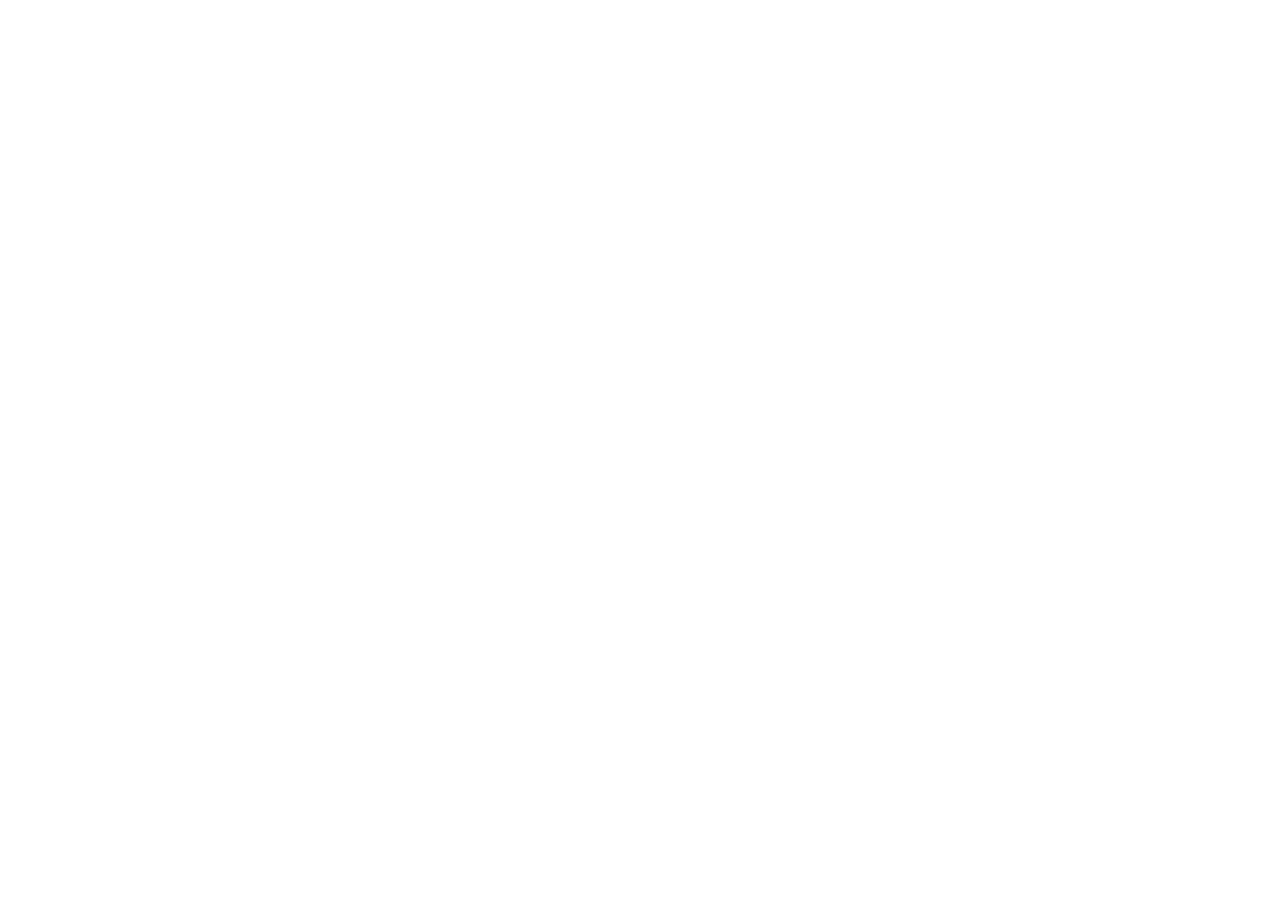
==== index.html @ 01d62304 "Create basic files" ====
<!DOCTYPE html>
<html lang="en">
<head>
    <meta charset="UTF-8">
    <meta name="viewport" content="width=device-width, initial-scale=1.0">
    <title>Hustler</title>
</head>
<body>
    
</body>
</html>
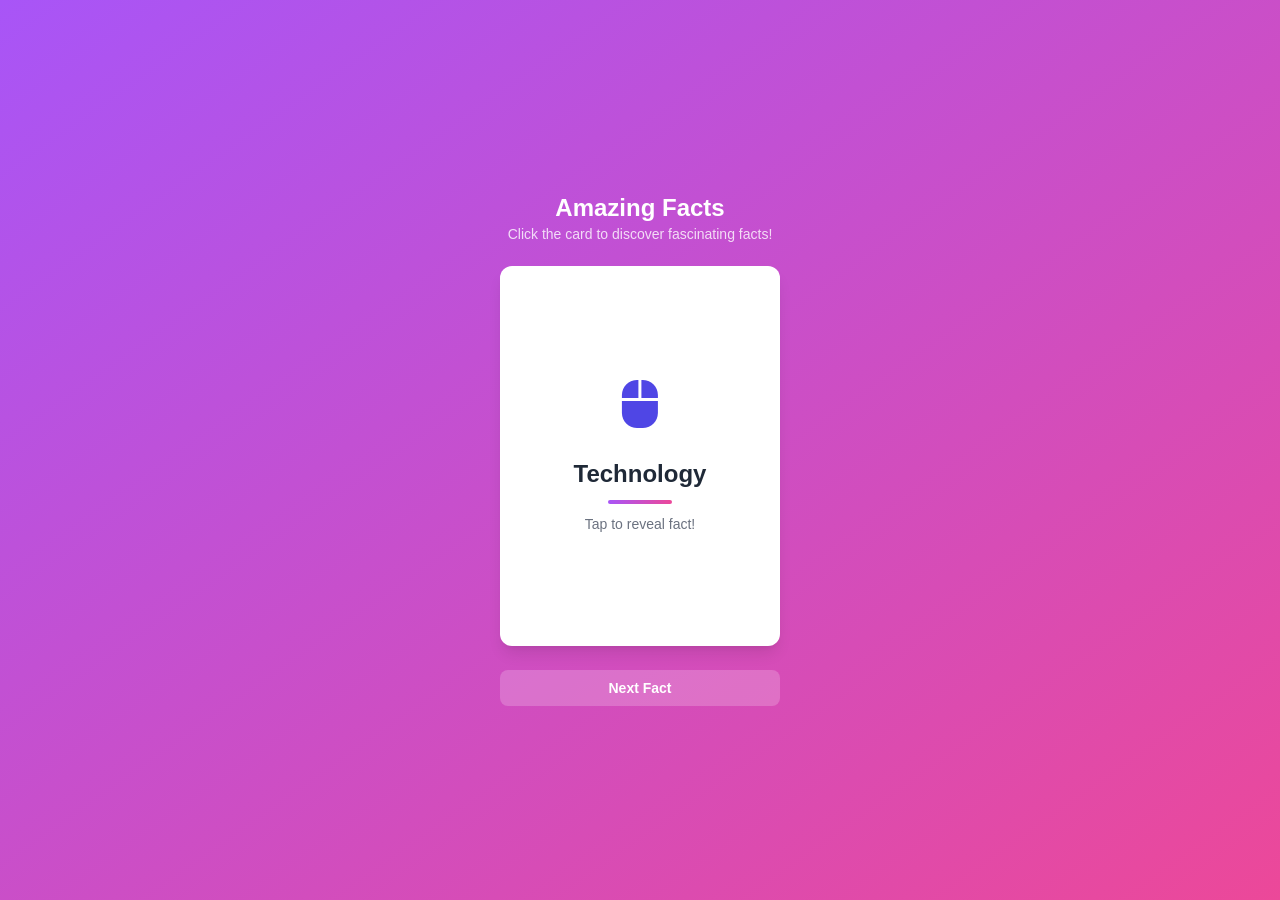
==== commit 78e85083: "Added Project files" ====
--- a/index.html
+++ b/index.html
@@ -1,11 +1,23 @@
 <!DOCTYPE html>
 <html lang="en">
 <head>
-    <meta charset="UTF-8">
-    <meta name="viewport" content="width=device-width, initial-scale=1.0">
-    <title>Hustler</title>
+  <meta charset="UTF-8">
+  <meta name="viewport" content="width=device-width, initial-scale=1.0">
+  <link rel="stylesheet" href="https://cdnjs.cloudflare.com/ajax/libs/font-awesome/6.0.0-beta3/css/all.min.css">
+  <title>Trivio</title>
+  <link rel="stylesheet" href="style.css">
 </head>
 <body>
-    
+  <div class="container">
+    <div class="header">
+      <h1 class="title">Amazing Facts</h1>
+      <p class="subtitle">Click the card to discover fascinating facts!</p>
+    </div>
+    <div class="card-container" id="card-container">
+      <div class="card" id="card"></div>
+    </div>
+    <button id="next-button" class="next-button">Next Fact</button>
+  </div>
+  <script src="script.js"></script>
 </body>
 </html>
--- a/style.css
+++ b/style.css
@@ -0,0 +1,185 @@
+* {
+    margin: 0;
+    padding: 0;
+    box-sizing: border-box;
+  }
+  
+  body {
+    font-family: -apple-system, BlinkMacSystemFont, 'Segoe UI', Roboto, sans-serif;
+    min-height: 100vh;
+    background: linear-gradient(to bottom right, #a855f7, #ec4899);
+    display: flex;
+    align-items: center;
+    justify-content: center;
+    padding: 1rem;
+  }
+  
+  .container {
+    max-width: 20rem;
+    width: 100%;
+  }
+  
+  .header {
+    text-align: center;
+    margin-bottom: 1.5rem;
+  }
+  
+  .title {
+    font-size: 1.5rem;
+    font-weight: bold;
+    color: white;
+    display: flex;
+    align-items: center;
+    justify-content: center;
+    gap: 0.5rem;
+  }
+  
+  .icon-placeholder {
+    width: 1.5rem;
+    height: 1.5rem;
+    background-color: rgba(255, 255, 255, 0.5);
+    border-radius: 4px;
+  }
+  
+  .subtitle {
+    color: rgba(255, 255, 255, 0.8);
+    margin-top: 0.25rem;
+    font-size: 0.875rem;
+  }
+  
+  .card-container {
+    perspective: 1000px;
+    cursor: pointer;
+    margin: 0 auto;
+    width: 280px;
+    height: 380px;
+  }
+  
+  .card {
+    position: relative;
+    width: 100%;
+    height: 100%;
+    transition: transform 700ms, opacity 300ms;
+    transform-style: preserve-3d;
+    opacity: 1;
+  }
+  
+  .card.flipped {
+    transform: rotateY(180deg);
+  }
+  
+  .card.fade-out {
+    opacity: 0;
+  }
+  
+  .card-front,
+  .card-back {
+    position: absolute;
+    width: 100%;
+    height: 100%;
+    background-color: white;
+    border-radius: 0.75rem;
+    box-shadow: 0 10px 15px -3px rgba(0, 0, 0, 0.1), 0 4px 6px -2px rgba(0, 0, 0, 0.05);
+    padding: 1.5rem;
+    backface-visibility: hidden;
+  }
+  
+  .card-front {
+    display: flex;
+    flex-direction: column;
+    align-items: center;
+    justify-content: center;
+  }
+  
+  .card-back {
+    display: flex;
+    align-items: center;
+    justify-content: center;
+    padding: 2rem;
+    transform: rotateY(180deg);
+  }
+  
+  .icon-lg {
+    font-size: 3rem;
+    color: #4f46e5; /* Default icon color */
+    margin-bottom: 1rem;
+  }
+  
+  .icon-placeholder {
+    font-size: 1.5rem;
+    color: rgba(255, 255, 255, 0.8);
+  }
+  
+  .icon-space {
+    background-color: #4f46e5;
+  }
+  
+  .icon-ocean {
+    background-color: #2563eb;
+  }
+  
+  .icon-brain {
+    background-color: #db2777;
+  }
+  
+  .icon-earth {
+    background-color: #16a34a;
+  }
+  
+  .icon-universe {
+    background-color: #9333ea;
+  }
+  
+  .icon-animals {
+    background-color: #dc2626;
+  }
+  
+  .card-topic {
+    font-size: 1.5rem;
+    font-weight: bold;
+    color: #1f2937;
+    margin-top: 1rem;
+  }
+  
+  .card-divider {
+    width: 4rem;
+    height: 0.25rem;
+    background: linear-gradient(to right, #a855f7, #ec4899);
+    border-radius: 9999px;
+    margin-top: 0.75rem;
+  }
+  
+  .card-hint {
+    font-size: 0.875rem;
+    color: #6b7280;
+    margin-top: 0.75rem;
+  }
+  
+  .card-content {
+    font-size: 1.125rem;
+    text-align: center;
+    font-weight: 500;
+    color: #1f2937;
+  }
+  
+  .next-button {
+    margin-top: 1.5rem;
+    width: 100%;
+    max-width: 280px;
+    margin-left: auto;
+    margin-right: auto;
+    display: block;
+    background-color: rgba(255, 255, 255, 0.2);
+    color: white;
+    font-weight: 600;
+    padding: 0.625rem 1.5rem;
+    border-radius: 0.5rem;
+    transition: background-color 150ms;
+    border: none;
+    cursor: pointer;
+    font-size: 0.875rem;
+  }
+  
+  .next-button:hover {
+    background-color: rgba(255, 255, 255, 0.3);
+  }
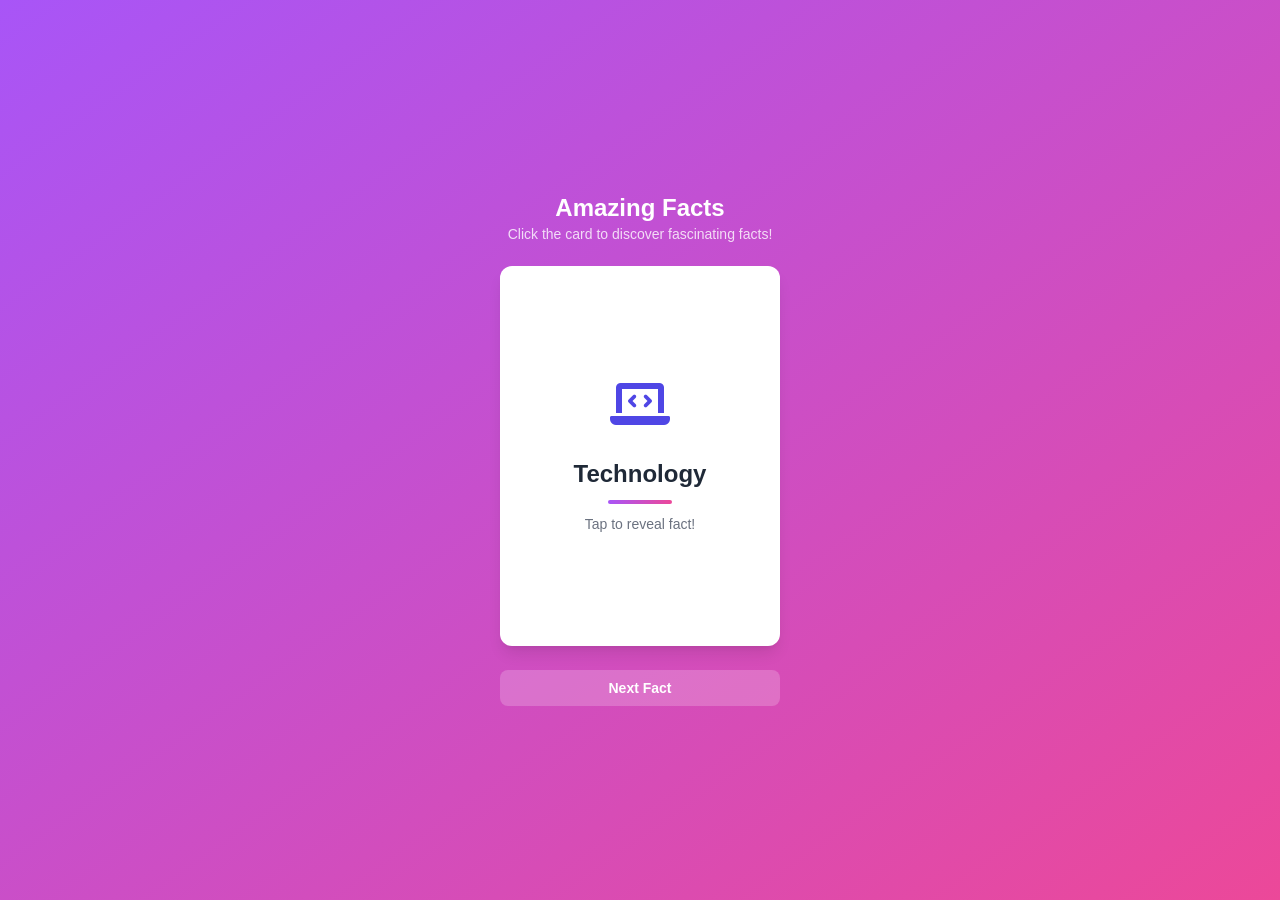
==== commit e1bfa8fa: "Added Icon" ====
--- a/index.html
+++ b/index.html
@@ -6,6 +6,7 @@
   <link rel="stylesheet" href="https://cdnjs.cloudflare.com/ajax/libs/font-awesome/6.0.0-beta3/css/all.min.css">
   <title>Trivio</title>
   <link rel="stylesheet" href="style.css">
+  <link rel="icon" href="media/icon.png">
 </head>
 <body>
   <div class="container">
